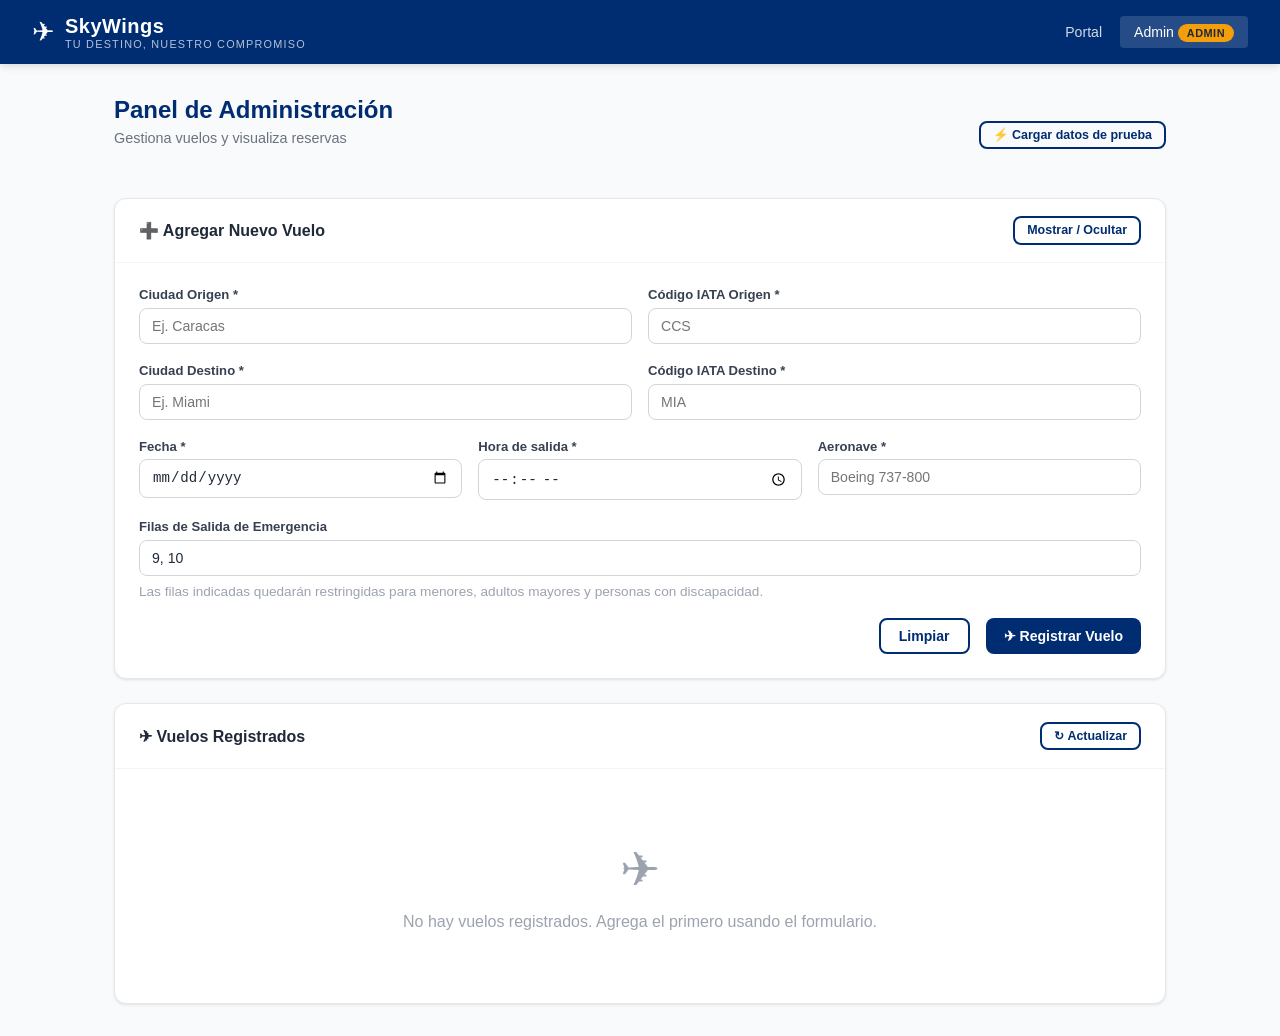
==== admin.html @ 7534e907 "Initial commit" ====
<!DOCTYPE html>
<html lang="es">
<head>
  <meta charset="UTF-8">
  <meta name="viewport" content="width=device-width, initial-scale=1.0">
  <title>SkyWings – Panel de Administración</title>
  <link rel="stylesheet" href="css/style.css">
</head>
<body>

<nav class="navbar">
  <a href="index.html" class="navbar-brand">
    <span class="navbar-logo">✈</span>
    <div>
      <div class="navbar-name">SkyWings</div>
      <div class="navbar-tagline">Tu destino, nuestro compromiso</div>
    </div>
  </a>
  <ul class="navbar-nav">
    <li><a href="index.html">Portal</a></li>
    <li><a href="admin.html" class="active">Admin <span class="badge-admin">ADMIN</span></a></li>
  </ul>
</nav>

<div class="container">

  <div class="flex justify-between align-center mb-3">
    <div>
      <h1 class="page-title">Panel de Administración</h1>
      <p class="page-subtitle">Gestiona vuelos y visualiza reservas</p>
    </div>
    <button class="btn btn-outline btn-sm" onclick="loadDemoData()">⚡ Cargar datos de prueba</button>
  </div>

  <!-- Add flight form -->
  <div class="card mb-3">
    <div class="card-header">
      <h2>➕ Agregar Nuevo Vuelo</h2>
      <button class="btn btn-sm btn-outline" onclick="toggleForm()">Mostrar / Ocultar</button>
    </div>
    <div class="card-body" id="flightFormBody">
      <form id="flightForm" onsubmit="submitFlight(event)">
        <div class="form-row">
          <div class="form-group">
            <label class="form-label">Ciudad Origen *</label>
            <input type="text" id="f_origin" class="form-control" placeholder="Ej. Caracas" required>
          </div>
          <div class="form-group">
            <label class="form-label">Código IATA Origen *</label>
            <input type="text" id="f_originCode" class="form-control" placeholder="CCS" maxlength="3" required
                   style="text-transform:uppercase;" oninput="this.value=this.value.toUpperCase()">
          </div>
        </div>

        <div class="form-row">
          <div class="form-group">
            <label class="form-label">Ciudad Destino *</label>
            <input type="text" id="f_dest" class="form-control" placeholder="Ej. Miami" required>
          </div>
          <div class="form-group">
            <label class="form-label">Código IATA Destino *</label>
            <input type="text" id="f_destCode" class="form-control" placeholder="MIA" maxlength="3" required
                   style="text-transform:uppercase;" oninput="this.value=this.value.toUpperCase()">
          </div>
        </div>

        <div class="form-row-3">
          <div class="form-group">
            <label class="form-label">Fecha *</label>
            <input type="date" id="f_date" class="form-control" required>
          </div>
          <div class="form-group">
            <label class="form-label">Hora de salida *</label>
            <input type="time" id="f_time" class="form-control" required>
          </div>
          <div class="form-group">
            <label class="form-label">Aeronave *</label>
            <input type="text" id="f_aircraft" class="form-control" placeholder="Boeing 737-800" required>
          </div>
        </div>

        <div class="form-group">
          <label class="form-label">Filas de Salida de Emergencia</label>
          <input type="text" id="f_exitRows" class="form-control"
                 placeholder="Ej. 9, 10  (separadas por coma — default: 9 y 10)"
                 value="9, 10">
          <p class="text-muted mt-1">Las filas indicadas quedarán restringidas para menores, adultos mayores y personas con discapacidad.</p>
        </div>

        <div id="flightFormMsg"></div>

        <div class="flex justify-end gap-2">
          <button type="button" class="btn btn-outline" onclick="resetForm()">Limpiar</button>
          <button type="submit" class="btn btn-primary">✈ Registrar Vuelo</button>
        </div>
      </form>
    </div>
  </div>

  <!-- Flights table -->
  <div class="card">
    <div class="card-header">
      <h2>✈ Vuelos Registrados</h2>
      <button class="btn btn-outline btn-sm" onclick="renderFlights()">↻ Actualizar</button>
    </div>
    <div id="flightsTableWrapper">
      <div class="card-body">
        <div class="empty-state">
          <div class="empty-icon">✈</div>
          <p>Cargando vuelos...</p>
        </div>
      </div>
    </div>
  </div>

</div>

<!-- Modal: Ver Reservas de un Vuelo -->
<div class="modal-overlay" id="reservationsModal">
  <div class="modal">
    <div class="modal-header">
      <h3 id="reservationsModalTitle">Reservas del Vuelo</h3>
      <button class="modal-close" onclick="closeReservationsModal()">✕</button>
    </div>
    <div class="modal-body" id="reservationsModalBody"></div>
    <div class="modal-footer">
      <button class="btn btn-outline" onclick="closeReservationsModal()">Cerrar</button>
    </div>
  </div>
</div>

<script src="js/data.js"></script>
<script src="js/seatmap.js"></script>
<script src="js/admin.js"></script>
</body>
</html>
---- css/style.css ----
/* =====================================================================
   SkyWings — Shared Stylesheet
   ===================================================================== */

:root {
  --primary:       #002D72;
  --primary-dark:  #001A4A;
  --primary-light: #0066CC;
  --accent:        #E8F4FD;
  --danger:        #DC2626;
  --success:       #16A34A;
  --warning:       #D97706;
  --white:         #FFFFFF;
  --gray-50:       #F9FAFB;
  --gray-100:      #F3F4F6;
  --gray-200:      #E5E7EB;
  --gray-300:      #D1D5DB;
  --gray-400:      #9CA3AF;
  --gray-500:      #6B7280;
  --gray-600:      #4B5563;
  --gray-700:      #374151;
  --gray-800:      #1F2937;

  --seat-available: #22C55E;
  --slected:  #F59E0B;
  --seat-exit:      #F97316;
  --seateat-occupied:  #EF4444;
  --seat-se-blocked:   #D1D5DB;

  --radius-sm: 4px;
  --radius:    8px;
  --radius-lg: 12px;
  --shadow-sm: 0 1px 3px rgba(0,0,0,0.10);
  --shadow:    0 2px 8px rgba(0,0,0,0.14);
  --shadow-lg: 0 8px 24px rgba(0,0,0,0.15);
}

* { box-sizing: border-box; margin: 0; padding: 0; }

body {
  font-family: -apple-system, BlinkMacSystemFont, 'Segoe UI', Roboto, sans-serif;
  background: var(--gray-50);
  color: var(--gray-800);
  min-height: 100vh;
}

/* ── Navbar ─────────────────────────────────────────────────────────── */
.navbar {
  background: var(--primary);
  color: var(--white);
  padding: 0 2rem;
  display: flex;
  align-items: center;
  justify-content: space-between;
  height: 64px;
  box-shadow: var(--shadow);
  position: sticky;
  top: 0;
  z-index: 100;
}

.navbar-brand {
  display: flex;
  align-items: center;
  gap: 10px;
  text-decoration: none;
  color: var(--white);
}

.navbar-logo   { font-size: 1.7rem; }
.navbar-name   { font-size: 1.25rem; font-weight: 800; letter-spacing: 0.5px; }
.navbar-tagline { font-size: 0.68rem; opacity: 0.7; letter-spacing: 1.2px; text-transform: uppercase; }

.navbar-nav { display: flex; gap: 4px; list-style: none; }

.navbar-nav a {
  color: rgba(255,255,255,0.82);
  text-decoration: none;
  padding: 8px 14px;
  border-radius: var(--radius-sm);
  font-size: 0.88rem;
  font-weight: 500;
  transition: all 0.2s;
}

.navbar-nav a:hover, .navbar-nav a.active {
  background: rgba(255,255,255,0.15);
  color: var(--white);
}

.badge-admin {
  background: #F59E0B;
  color: #1F2937;
  font-size: 0.68rem;
  font-weight: 700;
  padding: 3px 9px;
  border-radius: 999px;
  letter-spacing: 0.5px;
}

/* ── Layout ──────────────────────────────────────────────────────────── */
.container {
  max-width: 1100px;
  margin: 0 auto;
  padding: 2rem 1.5rem;
}

.page-title    { font-size: 1.5rem; font-weight: 700; color: var(--primary); margin-bottom: 0.35rem; }
.page-subtitle { color: var(--gray-500); margin-bottom: 1.75rem; font-size: 0.9rem; }

.grid-2 { display: grid; grid-template-columns: 1fr 1fr; gap: 1.5rem; }
.grid-3 { display: grid; grid-template-columns: repeat(3,1fr); gap: 1.5rem; }

/* ── Cards ───────────────────────────────────────────────────────────── */
.card {
  background: var(--white);
  border-radius: var(--radius-lg);
  box-shadow: var(--shadow-sm);
  border: 1px solid var(--gray-200);
  overflow: hidden;
}

.card-header {
  padding: 1.1rem 1.5rem;
  border-bottom: 1px solid var(--gray-100);
  display: flex;
  align-items: center;
  justify-content: space-between;
}

.card-header h2, .card-header h3 { font-size: 1rem; font-weight: 600; color: var(--gray-800); }
.card-body { padding: 1.5rem; }

/* ── Flight Card ─────────────────────────────────────────────────────── */
.flight-card {
  background: var(--white);
  border-radius: var(--radius-lg);
  box-shadow: var(--shadow-sm);
  border: 1px solid var(--gray-200);
  padding: 1.25rem;
  transition: box-shadow 0.2s, transform 0.2s;
}

.flight-card:hover { box-shadow: var(--shadow); transform: translateY(-2px); }

.flight-route {
  display: flex;
  align-items: center;
  gap: 10px;
  margin-bottom: 0.5rem;
}

.flight-city  { font-size: 1.6rem; font-weight: 800; color: var(--primary); }
.flight-iata  { font-size: 0.75rem; color: var(--gray-400); font-weight: 600; }

.flight-arrow {
  flex: 1;
  text-align: center;
  font-size: 1.1rem;
  color: var(--gray-300);
  position: relative;
}

.flight-meta {
  display: flex;
  flex-wrap: wrap;
  gap: 12px;
  font-size: 0.82rem;
  color: var(--gray-500);
  margin-bottom: 1rem;
}

.flight-meta strong { color: var(--gray-700); }

/* ── Status Badge ────────────────────────────────────────────────────── */
.status-badge {
  display: inline-flex;
  align-items: center;
  gap: 5px;
  padding: 4px 10px;
  border-radius: 999px;
  font-size: 0.75rem;
  font-weight: 700;
}

.status-programado { background: #DCFCE7; color: #166534; }
.status-abordando  { background: #FEF3C7; color: #92400E; }
.status-salido     { background: #F3F4F6; color: #6B7280; }

/* ── Buttons ─────────────────────────────────────────────────────────── */
.btn {
  display: inline-flex;
  align-items: center;
  gap: 6px;
  padding: 9px 18px;
  border-radius: var(--radius);
  border: none;
  cursor: pointer;
  font-size: 0.88rem;
  font-weight: 600;
  text-decoration: none;
  transition: all 0.2s;
  line-height: 1;
}

.btn-primary   { background: var(--primary); color: var(--white); }
.btn-primary:hover   { background: var(--primary-dark); }
.btn-secondary { background: var(--primary-light); color: var(--white); }
.btn-secondary:hover { background: #0055AA; }
.btn-danger    { background: var(--danger); color: var(--white); }
.btn-danger:hover    { background: #B91C1C; }
.btn-success   { background: var(--success); color: var(--white); }
.btn-success:hover   { background: #15803D; }

.btn-outline {
  background: transparent;
  color: var(--primary);
  border: 2px solid var(--primary);
}
.btn-outline:hover { background: var(--accent); }

.btn-sm  { padding: 6px 12px; font-size: 0.78rem; }
.btn-lg  { padding: 12px 26px; font-size: 1rem; }
.btn-full { width: 100%; justify-content: center; }
.btn:disabled { opacity: 0.45; cursor: not-allowed; }

/* ── Forms ───────────────────────────────────────────────────────────── */
.form-group { margin-bottom: 1.2rem; }

.form-label {
  display: block;
  font-size: 0.82rem;
  font-weight: 600;
  color: var(--gray-700);
  margin-bottom: 0.35rem;
}

.form-control {
  width: 100%;
  padding: 9px 12px;
  border: 1.5px solid var(--gray-300);
  border-radius: var(--radius);
  font-size: 0.88rem;
  background: var(--white);
  color: var(--gray-800);
  transition: border-color 0.2s;
  outline: none;
}

.form-control:focus  { border-color: var(--primary-light); }
.form-control:disabled { background: var(--gray-100); cursor: not-allowed; }

.form-check {
  display: flex;
  align-items: center;
  gap: 8px;
  cursor: pointer;
  font-size: 0.88rem;
  color: var(--gray-700);
}

.form-check input[type="checkbox"] {
  width: 16px;
  height: 16px;
  accent-color: var(--primary);
  cursor: pointer;
}

.form-row   { display: grid; grid-template-columns: 1fr 1fr; gap: 1rem; }
.form-row-3 { display: grid; grid-template-columns: 1fr 1fr 1fr; gap: 1rem; }

/* ── Tables ──────────────────────────────────────────────────────────── */
.table-wrapper { overflow-x: auto; }

table { width: 100%; border-collapse: collapse; font-size: 0.88rem; }

thead th {
  background: var(--gray-50);
  border-bottom: 2px solid var(--gray-200);
  padding: 10px 14px;
  text-align: left;
  font-weight: 700;
  color: var(--gray-500);
  font-size: 0.75rem;
  text-transform: uppercase;
  letter-spacing: 0.5px;
}

tbody td { padding: 11px 14px; border-bottom: 1px solid var(--gray-100); color: var(--gray-700); }
tbody tr:last-child td { border-bottom: none; }
tbody tr:hover { background: var(--gray-50); }

/* ── Alerts ──────────────────────────────────────────────────────────── */
.alert {
  padding: 11px 15px;
  border-radius: var(--radius);
  font-size: 0.88rem;
  margin-bottom: 1rem;
}

.alert-info    { background: #EFF6FF; color: #1E40AF; border: 1px solid #BFDBFE; }
.alert-success { background: #F0FDF4; color: #166534; border: 1px solid #BBF7D0; }
.alert-warning { background: #FFFBEB; color: #92400E; border: 1px solid #FDE68A; }
.alert-danger  { background: #FEF2F2; color: #991B1B; border: 1px solid #FECACA; }

/* ── Empty State ─────────────────────────────────────────────────────── */
.empty-state { text-align: center; padding: 3rem 1rem; color: var(--gray-400); }
.empty-state .empty-icon { font-size: 3rem; margin-bottom: 1rem; }

/* ── Wizard Steps ────────────────────────────────────────────────────── */
.wizard-steps {
  display: flex;
  align-items: center;
  justify-content: center;
  gap: 0;
  margin-bottom: 2.5rem;
}

.wizard-step { display: flex; flex-direction: column; align-items: center; gap: 6px; }

.step-num {
  width: 36px;
  height: 36px;
  border-radius: 50%;
  background: var(--gray-200);
  color: var(--gray-500);
  display: flex;
  align-items: center;
  justify-content: center;
  font-weight: 700;
  font-size: 0.9rem;
  transition: all 0.3s;
}

.step-label { font-size: 0.72rem; color: var(--gray-400); white-space: nowrap; transition: color 0.3s; }

.wizard-step.active .step-num  { background: var(--primary); color: var(--white); box-shadow: 0 0 0 4px rgba(0,45,114,0.18); }
.wizard-step.active .step-label { color: var(--primary); font-weight: 700; }
.wizard-step.done   .step-num  { background: var(--success); color: var(--white); }
.wizard-step.done   .step-label { color: var(--success); }

.wizard-connector {
  width: 64px;
  height: 2px;
  background: var(--gray-200);
  margin: 0 8px;
  margin-bottom: 22px;
  transition: background 0.3s;
}

.wizard-connector.done { background: var(--success); }

/* ── Plane Image Overlay ─────────────────────────────────────────────── */
.plane-overlay-container {
  position: relative;
  display: block;
  width: 100%;
  margin: 0 auto;
  user-select: none;
}

.buttons-container {
    position: absolute;
    width: 60.1%;
    height: 51%;
    top: 340px;
    left: 127px;
}

.plane-img {
  width: 100%;
  display: block;
  border-radius: var(--radius);
}

/* Seat button overlaid on the image */
.seat-ov {
  position: absolute;
  transform: translate(-50%, -50%);
  width: 24px;
  height: 26px;
  border-radius: 3px 3px 4px 4px;
  border: 1px solid rgba(0,0,0,0.35);
  cursor: pointer;
  transition: transform 0.12s, box-shadow 0.12s;
  z-index: 2;
  padding: 0;
  font-size: 0;
}

.seat-ov:not(:disabled):hover {
  transform: translate(-50%, -50%) scale(1.4);
  box-shadow: 0 2px 8px rgba(0,0,0,0.4);
  z-index: 3;
}

.seat-ov.ov-available { background: rgba(34, 197, 94, 0.88); }
.seat-ov.ov-occupied  { background: rgba(239, 68, 68, 0.88); cursor: not-allowed; }
.seat-ov.ov-selected  { background: rgba(245, 158, 11, 0.95); border-color: #92400E; }
.seat-ov.ov-blocked   { background: rgba(209, 213, 219, 0.80); cursor: not-allowed; }
.seat-ov.ov-exit      { border: 2px solid #F97316; }

/* ── Seat Legend ─────────────────────────────────────────────────────── */
.seat-legend {
  display: flex;
  flex-wrap: wrap;
  gap: 10px;
  padding: 10px 14px;
  background: var(--white);
  border-radius: var(--radius);
  border: 1px solid var(--gray-200);
  margin-bottom: 1rem;
}

.legend-item { display: flex; align-items: center; gap: 6px; font-size: 0.78rem; color: var(--gray-600); }

.legend-dot {
  width: 18px;
  height: 15px;
  border-radius: 3px;
  flex-shrink: 0;
  border: 1px solid rgba(0,0,0,0.15);
}

.legend-dot.available { background: var(--seat-available); }
.legend-dot.occupied  { background: var(--seat-occupied); }
.legend-dot.selected  { background: var(--seat-selected); }
.legend-dot.blocked   { background: var(--seat-blocked); }
.legend-dot.exit      { background: var(--seat-available); border: 2px solid var(--seat-exit); }

/* ── Seat-map layout ─────────────────────────────────────────────────── */
.seat-map-layout {
  display: flex;
  gap: 2rem;
  align-items: flex-start;
}

.seat-map-panel {
  flex-shrink: 0;
  overflow-y: auto;
  max-height: 78vh;
  padding-right: 4px;
}

.seat-map-sidebar {
  flex: 1;
  min-width: 220px;
}

/* ── Passenger list (wizard sidebar) ─────────────────────────────────── */
.passenger-list { display: flex; flex-direction: column; gap: 8px; }

.passenger-item {
  display: flex;
  align-items: center;
  justify-content: space-between;
  padding: 10px 14px;
  border-radius: var(--radius);
  border: 2px solid var(--gray-200);
  background: var(--white);
  cursor: default;
  transition: border-color 0.2s;
}

.passenger-item.current  { border-color: var(--primary); background: var(--accent); }
.passenger-item.done     { border-color: var(--success); }
.passenger-item.pending  { opacity: 0.6; }

.p-info .p-name   { font-weight: 600; font-size: 0.88rem; }
.p-info .p-detail { font-size: 0.75rem; color: var(--gray-500); margin-top: 2px; }

.p-seat-tag {
  background: var(--primary);
  color: var(--white);
  padding: 3px 10px;
  border-radius: 999px;
  font-size: 0.78rem;
  font-weight: 700;
}

/* ── Modal ───────────────────────────────────────────────────────────── */
.modal-overlay {
  display: none;
  position: fixed;
  inset: 0;
  background: rgba(0,0,0,0.5);
  z-index: 200;
  align-items: center;
  justify-content: center;
}

.modal-overlay.open { display: flex; }

.modal {
  background: var(--white);
  border-radius: var(--radius-lg);
  width: 92%;
  max-width: 680px;
  max-height: 92vh;
  overflow-y: auto;
  box-shadow: var(--shadow-lg);
}

.modal-header {
  padding: 1.2rem 1.5rem;
  border-bottom: 1px solid var(--gray-200);
  display: flex;
  align-items: center;
  justify-content: space-between;
  position: sticky;
  top: 0;
  background: var(--white);
  z-index: 1;
}

.modal-header h3   { font-size: 1.1rem; color: var(--primary); font-weight: 700; }
.modal-close {
  background: none;
  border: none;
  font-size: 1.3rem;
  cursor: pointer;
  color: var(--gray-400);
  padding: 4px 8px;
  border-radius: var(--radius-sm);
}
.modal-close:hover { background: var(--gray-100); color: var(--gray-700); }

.modal-body   { padding: 1.5rem; }
.modal-footer {
  padding: 1rem 1.5rem;
  border-top: 1px solid var(--gray-200);
  display: flex;
  gap: 10px;
  justify-content: flex-end;
  position: sticky;
  bottom: 0;
  background: var(--white);
}

/* ── Receipt / Confirmation ──────────────────────────────────────────── */
.receipt {
  max-width: 680px;
  margin: 2rem auto;
  background: var(--white);
  border-radius: var(--radius-lg);
  box-shadow: var(--shadow);
  overflow: hidden;
}

.receipt-header {
  background: var(--primary);
  color: var(--white);
  padding: 2rem;
  text-align: center;
}

.receipt-logo { font-size: 2.2rem; font-weight: 900; letter-spacing: 1px; }
.receipt-sub  { font-size: 0.82rem; opacity: 0.72; margin-top: 4px; }
.receipt-id {
  font-family: 'Courier New', monospace;
  font-size: 1rem;
  margin-top: 1.2rem;
  background: rgba(255,255,255,0.15);
  display: inline-block;
  padding: 5px 18px;
  border-radius: 999px;
  letter-spacing: 1px;
}

.receipt-section { padding: 1.5rem 2rem; border-bottom: 1px solid var(--gray-100); }
.receipt-section:last-of-type { border-bottom: none; }

.receipt-section h4 {
  font-size: 0.68rem;
  text-transform: uppercase;
  letter-spacing: 1.5px;
  color: var(--gray-400);
  font-weight: 700;
  margin-bottom: 1rem;
}

.route-display { display: flex; align-items: center; gap: 1rem; margin-bottom: 0.75rem; }
.city-big      { font-size: 2rem; font-weight: 900; color: var(--primary); }
.route-sep     { font-size: 1.5rem; color: var(--gray-300); }

.receipt-actions {
  padding: 1.5rem 2rem;
  display: flex;
  gap: 1rem;
  justify-content: center;
}

/* ── Hero ────────────────────────────────────────────────────────────── */
.hero {
  background: linear-gradient(135deg, var(--primary) 0%, var(--primary-light) 100%);
  color: var(--white);
  padding: 3rem 2rem;
}

.hero-content { max-width: 1100px; margin: 0 auto; }
.hero h1 { font-size: 2rem; font-weight: 800; margin-bottom: 0.5rem; }
.hero p  { font-size: 0.95rem; opacity: 0.82; }

/* ── Search Box ──────────────────────────────────────────────────────── */
.search-box {
  background: var(--white);
  border-radius: var(--radius-lg);
  padding: 1.5rem;
  box-shadow: var(--shadow);
  display: flex;
  gap: 1rem;
  align-items: flex-end;
  max-width: 560px;
}

.search-box .form-group { margin: 0; flex: 1; }

/* ── Tags ────────────────────────────────────────────────────────────── */
.tag {
  display: inline-block;
  padding: 2px 8px;
  border-radius: 999px;
  font-size: 0.72rem;
  font-weight: 700;
}

.tag-blue  { background: #DBEAFE; color: #1D4ED8; }
.tag-green { background: #DCFCE7; color: #15803D; }
.tag-red   { background: #FEE2E2; color: #B91C1C; }
.tag-amber { background: #FEF3C7; color: #B45309; }

/* ── Misc helpers ────────────────────────────────────────────────────── */
.section-title { font-size: 1.05rem; font-weight: 700; color: var(--gray-800); margin-bottom: 0.9rem; }
.divider { border: none; border-top: 1px solid var(--gray-200); margin: 2rem 0; }
.text-muted  { color: var(--gray-400); font-size: 0.85rem; }
.text-center { text-align: center; }
.flex { display: flex; }
.gap-1 { gap: 0.5rem; }
.gap-2 { gap: 1rem; }
.align-center    { align-items: center; }
.justify-between { justify-content: space-between; }
.justify-end     { justify-content: flex-end; }
.w-full  { width: 100%; }
.mt-1 { margin-top: 0.5rem; }
.mt-2 { margin-top: 1rem; }
.mt-3 { margin-top: 1.5rem; }
.mb-1 { margin-bottom: 0.5rem; }
.mb-2 { margin-bottom: 1rem; }
.mb-3 { margin-bottom: 1.5rem; }

/* ── Print ───────────────────────────────────────────────────────────── */
@media print {
  .navbar, .receipt-actions, .no-print { display: none !important; }
  body { background: white; }
  .receipt { box-shadow: none; max-width: 100%; margin: 0; border-radius: 0; }
  .receipt-header { -webkit-print-color-adjust: exact; print-color-adjust: exact; }
}

/* ── Responsive ──────────────────────────────────────────────────────── */
@media (max-width: 768px) {
  .form-row, .form-row-3, .grid-2, .grid-3 { grid-template-columns: 1fr; }
  .seat-map-layout { flex-direction: column; }
  .seat-map-sidebar { width: 100%; }
  .container { padding: 1rem; }
  .navbar { padding: 0 1rem; }
}
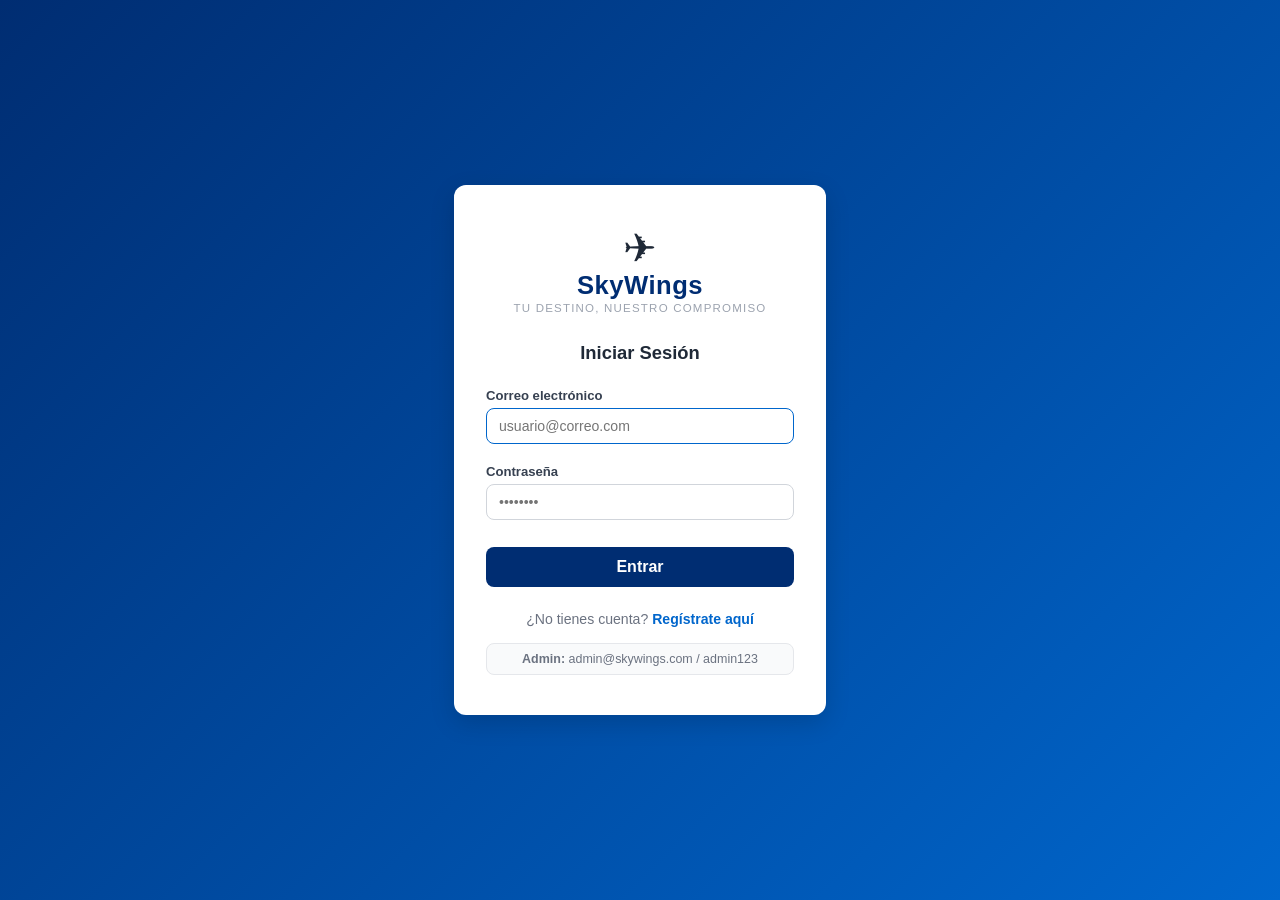
==== commit 55e713bd: "user auth functions" ====
--- a/admin.html
+++ b/admin.html
@@ -64,7 +64,7 @@
           </div>
         </div>
 
-        <div class="form-row-3">
+        <div class="form-row">
           <div class="form-group">
             <label class="form-label">Fecha *</label>
             <input type="date" id="f_date" class="form-control" required>
@@ -73,18 +73,6 @@
             <label class="form-label">Hora de salida *</label>
             <input type="time" id="f_time" class="form-control" required>
           </div>
-          <div class="form-group">
-            <label class="form-label">Aeronave *</label>
-            <input type="text" id="f_aircraft" class="form-control" placeholder="Boeing 737-800" required>
-          </div>
-        </div>
-
-        <div class="form-group">
-          <label class="form-label">Filas de Salida de Emergencia</label>
-          <input type="text" id="f_exitRows" class="form-control"
-                 placeholder="Ej. 9, 10  (separadas por coma — default: 9 y 10)"
-                 value="9, 10">
-          <p class="text-muted mt-1">Las filas indicadas quedarán restringidas para menores, adultos mayores y personas con discapacidad.</p>
         </div>
 
         <div id="flightFormMsg"></div>
@@ -130,6 +118,7 @@
 </div>
 
 <script src="js/data.js"></script>
+<script src="js/auth.js"></script>
 <script src="js/seatmap.js"></script>
 <script src="js/admin.js"></script>
 </body>
--- a/css/style.css
+++ b/css/style.css
@@ -656,6 +656,66 @@
   .receipt-header { -webkit-print-color-adjust: exact; print-color-adjust: exact; }
 }
 
+/* ── Auth pages (login / registro) ──────────────────────────────────── */
+.auth-page {
+  background: linear-gradient(135deg, var(--primary) 0%, var(--primary-light) 100%);
+  min-height: 100vh;
+  display: flex;
+  align-items: center;
+  justify-content: center;
+}
+
+.auth-wrapper {
+  width: 100%;
+  max-width: 420px;
+  padding: 1.5rem;
+}
+
+.auth-card {
+  background: var(--white);
+  border-radius: var(--radius-lg);
+  box-shadow: var(--shadow-lg);
+  padding: 2.5rem 2rem;
+}
+
+.auth-logo {
+  text-align: center;
+  margin-bottom: 1.75rem;
+}
+
+.auth-logo-icon { font-size: 2.5rem; }
+.auth-logo-name { font-size: 1.6rem; font-weight: 900; color: var(--primary); letter-spacing: 0.5px; }
+.auth-logo-sub  { font-size: 0.72rem; color: var(--gray-400); letter-spacing: 1.2px; text-transform: uppercase; margin-top: 2px; }
+
+.auth-title {
+  font-size: 1.15rem;
+  font-weight: 700;
+  color: var(--gray-800);
+  margin-bottom: 1.5rem;
+  text-align: center;
+}
+
+.auth-footer {
+  text-align: center;
+  margin-top: 1.5rem;
+  font-size: 0.88rem;
+  color: var(--gray-500);
+}
+
+.auth-footer a { color: var(--primary-light); font-weight: 600; text-decoration: none; }
+.auth-footer a:hover { text-decoration: underline; }
+
+.auth-hint {
+  margin-top: 1rem;
+  padding: 8px 12px;
+  background: var(--gray-50);
+  border-radius: var(--radius);
+  font-size: 0.78rem;
+  color: var(--gray-500);
+  text-align: center;
+  border: 1px solid var(--gray-200);
+}
+
 /* ── Responsive ──────────────────────────────────────────────────────── */
 @media (max-width: 768px) {
   .form-row, .form-row-3, .grid-2, .grid-3 { grid-template-columns: 1fr; }
